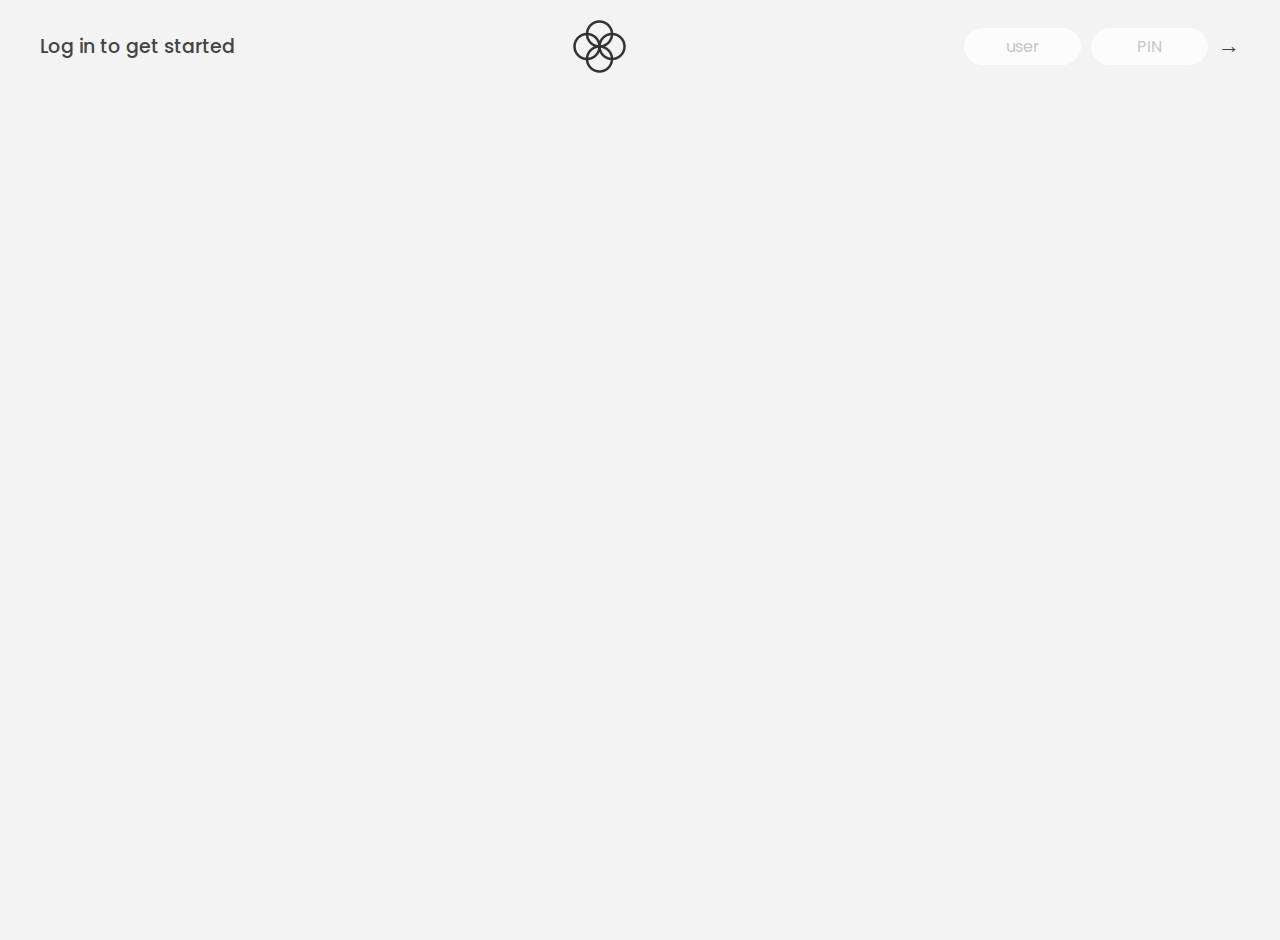
==== index.html @ ed8174bc "first commit" ====
<!DOCTYPE html>
<html lang="en">
  <head>
    <meta charset="UTF-8" />
    <meta http-equiv="X-UA-Compatible" content="IE=edge" />
    <meta name="viewport" content="width=device-width, initial-scale=1.0" />
    <link rel="stylesheet" href="./style.css" />
    <link rel="shortcut icon" href="./icon.png" type="image/x-icon" />
    <link
      href="https://fonts.googleapis.com/css?family=Poppins:400,500,600&amp;display=swap"
      rel="stylesheet"
    />
    <title>The Bankist</title>
  </head>
  <body>
    <nav>
      <p class="welcome">Log in to get started</p>
      <img src="./logo.png" class="logo" alt="logo" />
      <form class="login">
        <input
          type="text"
          class="login__input login__input--user"
          placeholder="user"
        />
        <input
          type="text"
          class="login__input login__input--pin"
          placeholder="PIN"
          maxlength="4"
        />
        <button class="login__btn">&rarr;</button>
      </form>
    </nav>
    <main class="app">
      <!-- BALANCE -->
      <div class="balance">
        <div>
          <p class="balance__label">Current balance</p>
          <p class="balance__date">
            As of
            <span class="date">05/03/2037</span>
          </p>
        </div>
        <p class="balance__value">0000€</p>
      </div>
      <!-- MOVEMENTS -->
      <div class="movements">
        <div class="movements__row">
          <div class="movements__type movements__type--deposit">2 deposit</div>
          <div class="movements__date">3 days ago</div>
          <div class="movements__value">4 000€</div>
        </div>
        <div class="movements__row">
          <div class="movements__type movements__type--withdrawal">
            1 withdrawal
          </div>
          <div class="movements__date">24/01/2037</div>
          <div class="movements__value">-378€</div>
        </div>
      </div>
      <!-- SUMMARY -->
      <div class="summary">
        <p class="summary__label">In</p>
        <p class="summary__value summary__value--in">0000€</p>
        <p class="summary__label">Out</p>
        <p class="summary__value summary__value--out">0000€</p>
        <p class="summary__label">Interest</p>
        <p class="summary__value summary__value--interest">0000€</p>
        <button class="btn--sort">&downarrow; SORT</button>
      </div>
      <!-- OPERATION: TRANSFERS -->
      <div class="operation operation--transfer">
        <h2>Transfer money</h2>
        <form class="form form--transfer">
          <input type="text" class="form__input form__input--to" />
          <input type="number" class="form__input form__input--amount" />
          <button class="form__btn form__btn--transfer">&rarr;</button>
          <label class="form__label">Transfer to</label>
          <label class="form__label">Amount</label>
        </form>
      </div>
      <!-- OPERATION: LOAN -->
      <div class="operation operation--loan">
        <h2>Request loan</h2>
        <form class="form form--loan">
          <input type="number" class="form__input form__input--loan-amount" />
          <button class="form__btn form__btn--loan">&rarr;</button>
          <label class="form__label form__label--loan">Amount</label>
        </form>
      </div>
      <!-- OPERATION: CLOSE -->
      <div class="operation operation--close">
        <h2>Close account</h2>
        <form class="form form--close">
          <input type="text" class="form__input form__input--user" />
          <input
            type="password"
            maxlength="6"
            class="form__input form__input--pin"
          />
          <button class="form__btn form__btn--close">&rarr;</button>
          <label class="form__label">Confirm user</label>
          <label class="form__label">Confirm PIN</label>
        </form>
      </div>
      <!-- LOGOUT TIMER -->
      <p class="logout-timer">
        You will be logged out in <span class="timer">05:00</span>
      </p>
    </main>
    <!-- <footer></footer> -->
    <script src="./script.js"></script>
  </body>
</html>
---- style.css ----
*{
    padding: 0;
    margin: 0;
}
html{
    font-size: 62.5%;
    box-sizing: border-box;
}
body{
    font-family: "Poppins", sans-serif;
    color: #444;
    background-color: #f3f3f3;
    height: 100vh;
    padding: 2rem;
}
/* Nav */
nav{
    display: flex;
    align-items: center;
    justify-content: space-between;
    padding: 0 2rem;
}
.login__input{
    border: none;
    padding: 0.5rem 2rem;
    font-size: 1.6rem;
    text-align: center;
    width: 7.5rem;
    border-radius: 10rem;
    margin-right: 1rem;
    border: 1px solid #fff;    
    font-family: inherit;
    transition: all 0.3s;
    opacity: 0.8;
}
.login__input:focus {
    outline: none;
    border: 1px solid #ccc;
}
.login__input::placeholder {
    color: #bbb;
}
.login__btn{
    border: none;
    background: none;
    font-size: 2.2rem;
    color: inherit;
    transition: all 0.3s;
    cursor: pointer;
}
.logo{
    height: 5.25rem;
}
.welcome{
    font-size: 1.9rem;
    font-weight: 500;
}
.login {
    display: flex;
}
/* -------------MAIN-------------*/
.app{
    position: relative;
    max-width: 100rem;
    margin: 4rem auto;
    display: grid;
    grid-template-columns: 4fr 3fr;
    grid-template-rows: auto repeat(3 15rem) auto;
    gap: 2rem;

    /* NOTE This creates the fade in/out anumation */
    transition: all 1s;
    opacity: 0;
}

/* BALANCE */
.balance{
    grid-column: 1/ span 2;
    display: flex;
    align-items: flex-end;
    justify-content: space-between;
    margin-bottom: 2rem;
}
.balance__label{
    font-size: 2.2rem;
    font-weight: 500;
    margin-bottom: -0.2rem;
}
.balance__date{
    font-size: 1.4rem;
    color: #888;
}
.balance__value{
    font-size: 4.5rem;
    font-weight: 400;
}

/* MOVEMENTS */
.movements{
    grid-row: 2/ span 3;
    background-color: #fff;
    border-radius: 1rem;
    -webkit-border-radius: 1rem;
    -moz-border-radius: 1rem;
    -ms-border-radius: 1rem;
    -o-border-radius: 1rem;
    overflow: scroll;
}
.movements__row{
    padding: 2.25rem 4rem;
    display: flex;
    justify-content: space-between;
    align-items: center;
    border-bottom: 1px solid #ccc;
}
.movements__type{
    font-size: 1.1rem;
    font-weight: 500;
    text-transform: uppercase;
    padding: 0.1rem 1rem;
    border-radius: 10rem;
    margin-right: 2rem;
    color: #fff;
}
.movements__date{
    font-weight: 500;
    color: #666;
    text-transform: uppercase;
    font-size: 1.1rem;
}
.movements__value{
    margin-left: auto;
    font-size: 1.7rem;
}
.movements__type--deposit{
    background-image: linear-gradient(to top left, #39b385, #9be15d);
}
.movements__type--withdrawal{
    background-image: linear-gradient(to top left, #e52a5a, #ff585f);
}

/* SUMMARY */
.summary{
    grid-row: 5/6;
    display: flex;
    align-items: baseline;
    padding: 0 0.3rem;
    margin-top: 1rem;
}
.summary__label{
    font-size: 1.2rem;
    font-weight: 500;
    text-transform: uppercase;
    margin-right: 0.8rem;
}
.summary__value{
    font-size: 2.2rem;
    margin-right: 2.5rem;
}
.summary__value--in, .summary__value--interest {
    color: #66c873;
}
.summary__value--out {
    color: #f5465d;
}
.btn--sort{
    border: none;
    cursor: pointer;
    background-color: none;
    margin-left: auto;
    font-size: 1.3rem;
}

/* OPERATION-same*/
.operation{
    border-radius: 1rem;
    color: #333;
    padding: 3rem 4rem;
}
h2{
    margin-bottom: 1.5rem;
    font-size: 1.7rem;
    font-weight: 600;
    color: #333;
}
.form{
    display: grid;
    grid-template-columns: 2.5fr 2.5fr 1fr;
    grid-template-rows: auto auto;
    gap: 0.4rem 1rem;
}
.form__input{
    width: 100%;
    border: none;
    background-color: rgba(255, 255, 255, 0.4);
    font-family: inherit;
    font-size: 1.5rem;
    border-radius: 0.7rem;
    text-align: center;
    color: #333;
    transition: all 0.3s;
    padding: 0.3rem 0rem;
}
.form__input:focus {
    outline: none;
    background-color: rgba(255, 255, 255, 0.6);
}
.form__label{
    text-align: center;
    font-size: 1.3rem;
}
.form__btn{
    border: none;
    background-color: #fff;
    cursor: pointer;
    font-size: 1.8rem;
    border-radius: 0.7rem;
    transition: all 0.3s;
}
/* OPERATION-Transfer */
.operation--transfer {
    background-image: linear-gradient(to top left, #ffb003, #ffcb03);
}
/* OPERATION-Loan */
.form.form--loan{
    grid-template-columns: 2.5fr 1fr 2.5fr;   
}
.form__label--loan {
    grid-row: 2;
}
.operation--loan{
    background-image: linear-gradient(to top left, #39b385, #9be15d);
}
/* OPERATION-Close */
.operation--close{
    background-image: linear-gradient(to top left, #e52a5a, #ff585f);
}

/* LOGOUT-TIMER */
.logout-timer{
    padding: 0 0.3rem;
    margin-top: 1.9rem;
    font-size: 1.25rem;
    text-align: right;
}
.timer{
    font-weight: 600;
}
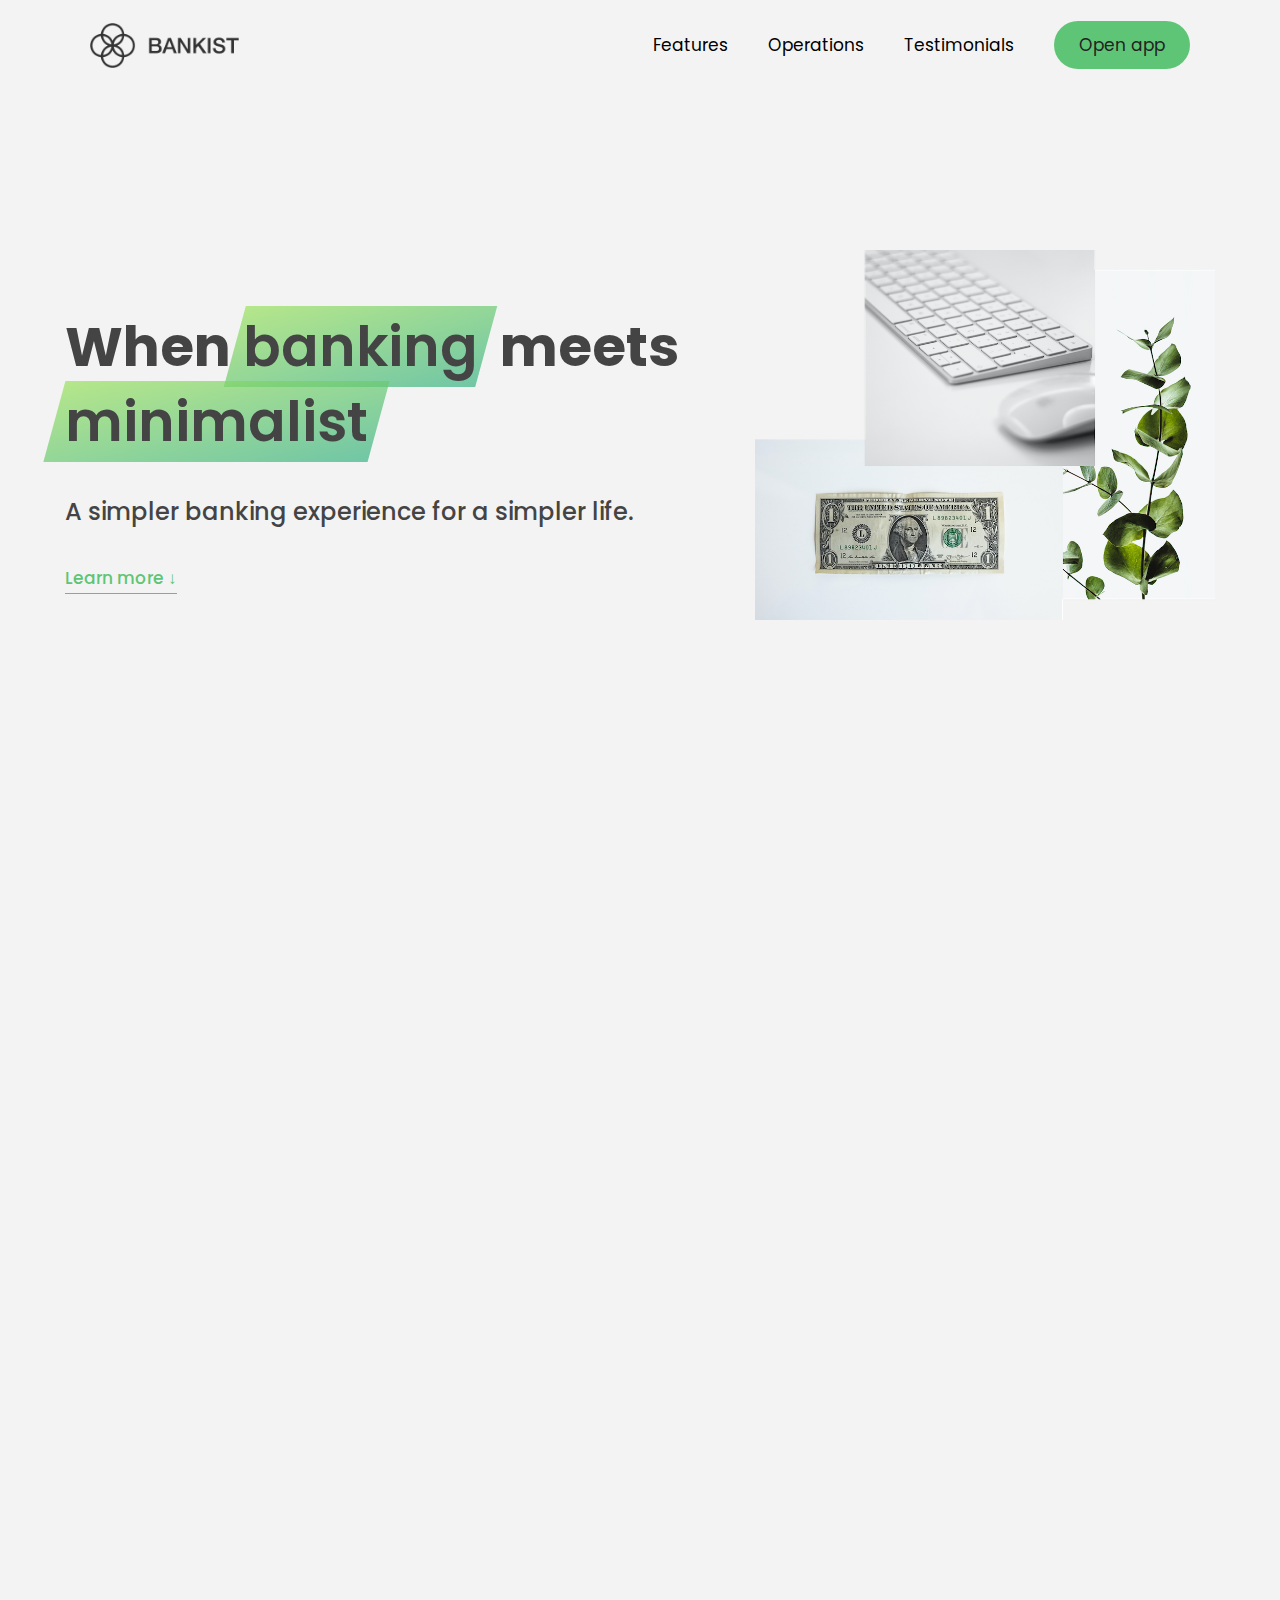
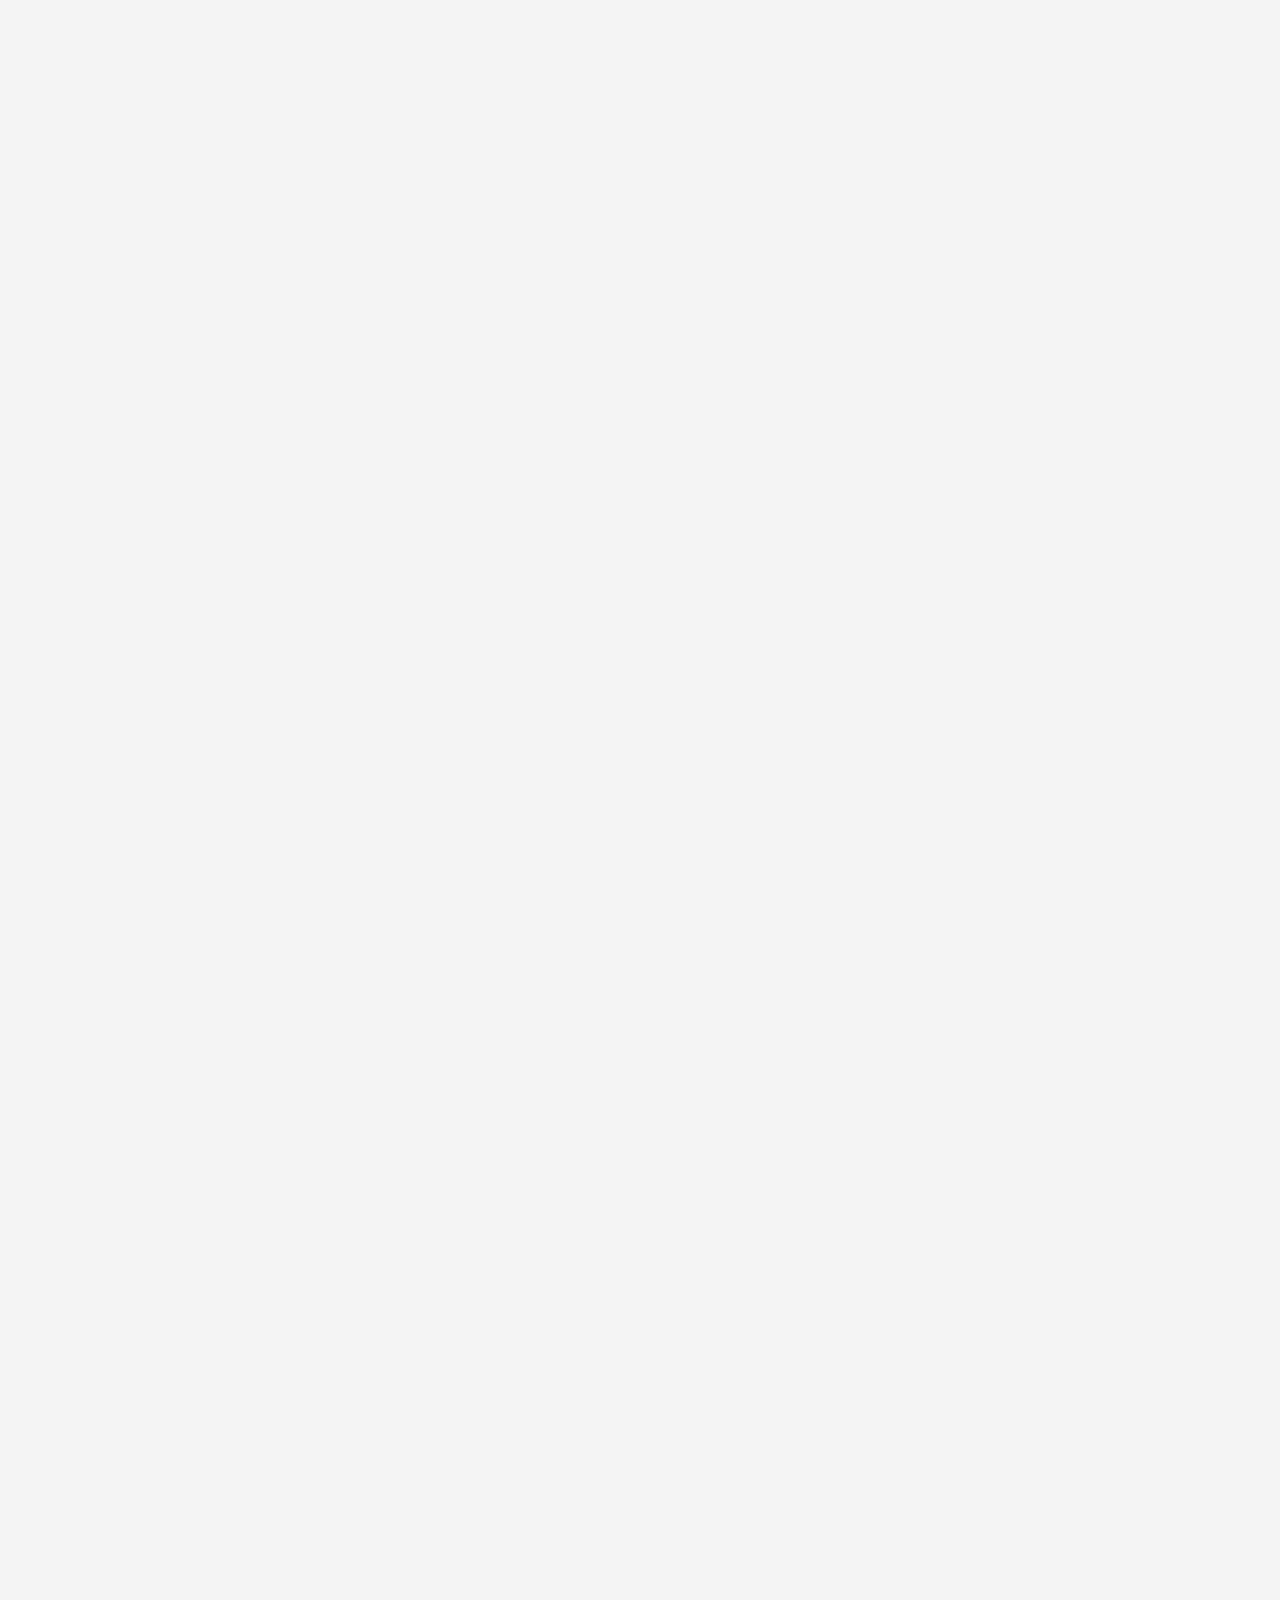
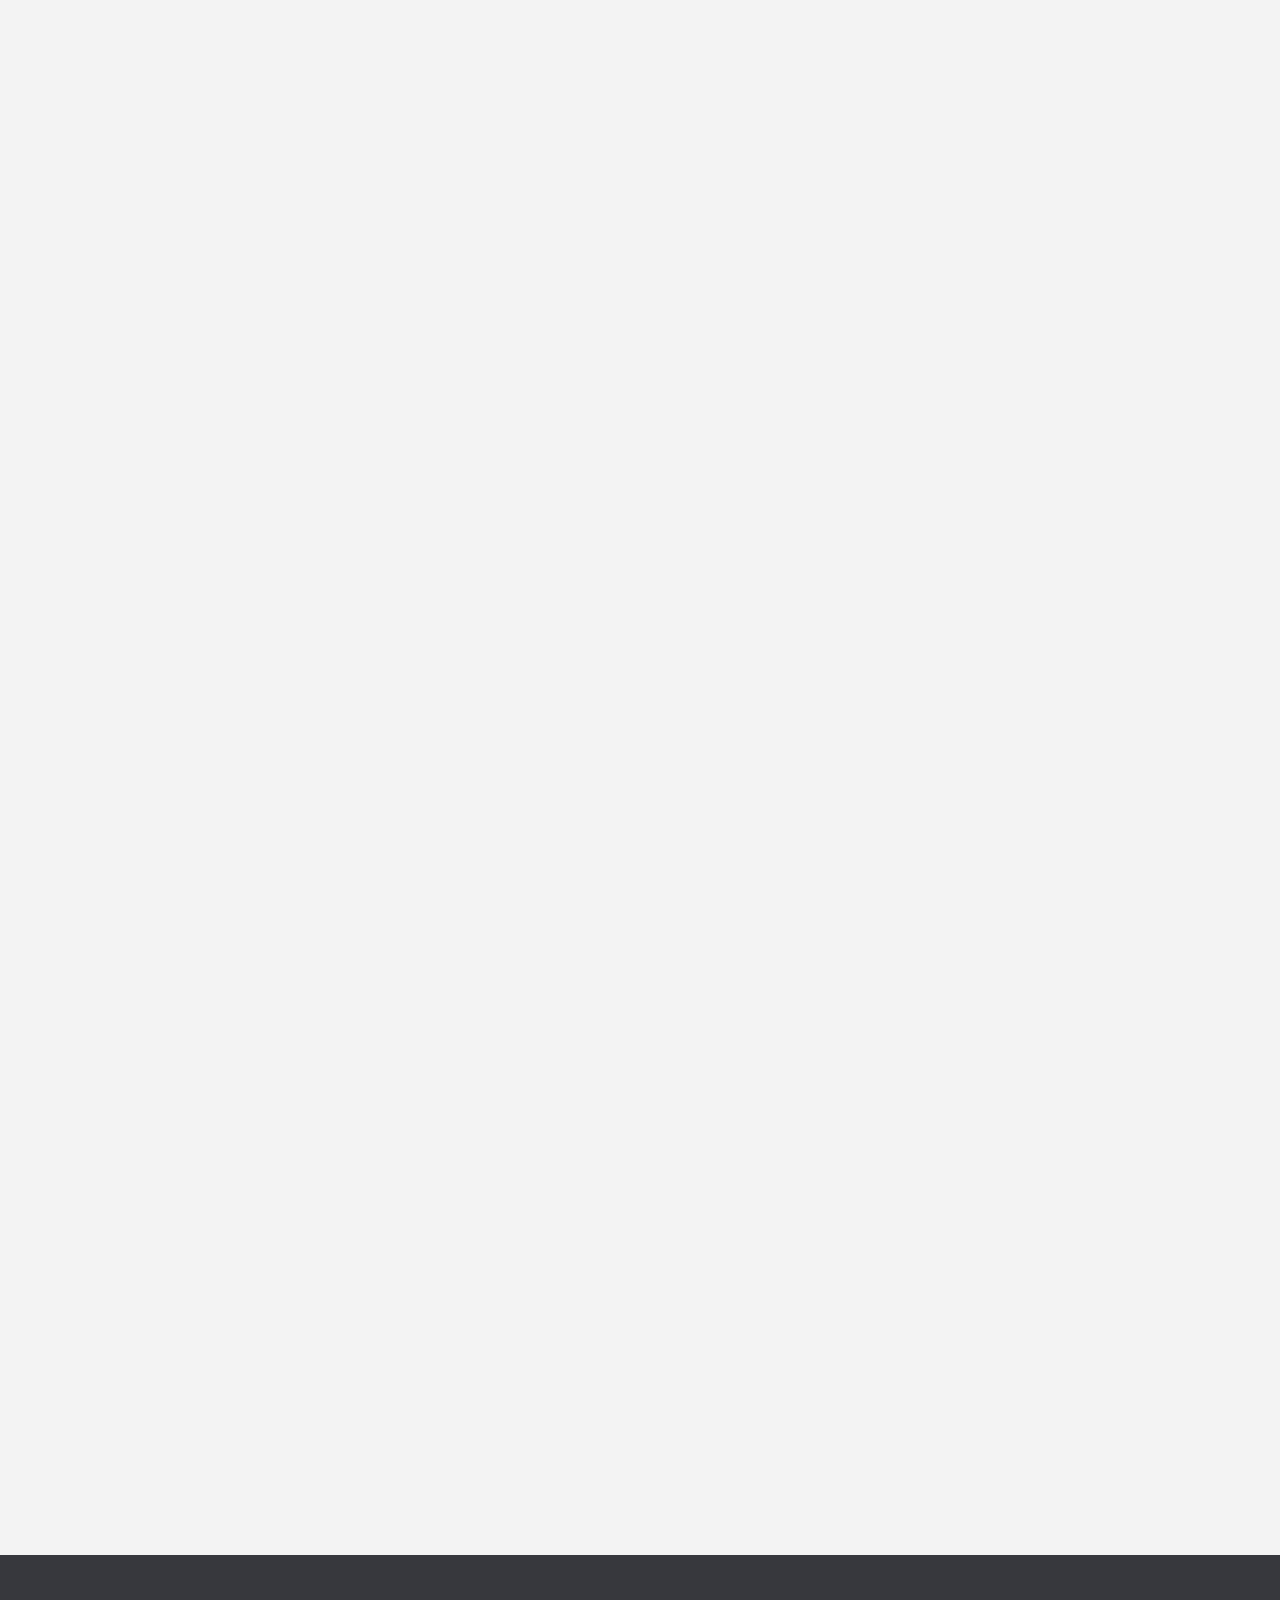
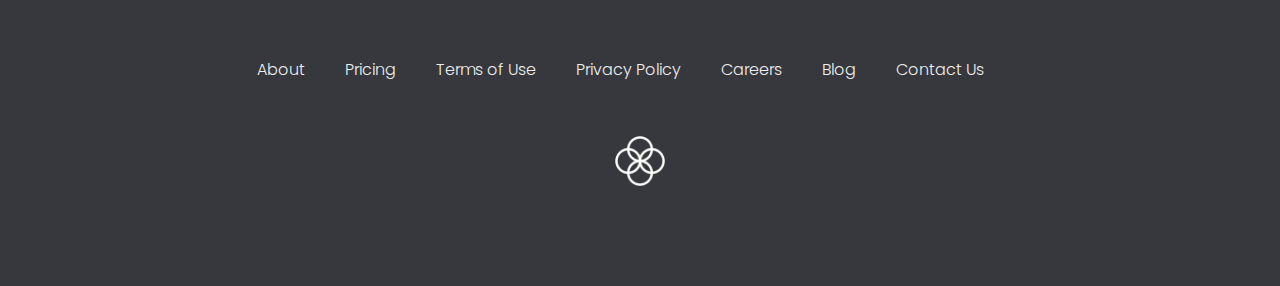
==== commit d25e2b4e: "add user interface" ====
--- a/index.html
+++ b/index.html
@@ -4,111 +4,338 @@
     <meta charset="UTF-8" />
     <meta http-equiv="X-UA-Compatible" content="IE=edge" />
     <meta name="viewport" content="width=device-width, initial-scale=1.0" />
-    <link rel="stylesheet" href="./style.css" />
-    <link rel="shortcut icon" href="./icon.png" type="image/x-icon" />
+    <title>Bankist Home</title>
+    <script defer src="./script.js"></script>
     <link
-      href="https://fonts.googleapis.com/css?family=Poppins:400,500,600&amp;display=swap"
+      rel="shortcut icon"
+      type="image/png"
+      href="./bankist-home/img/icon.png"
+    />
+    <link
+      href="https://fonts.googleapis.com/css?family=Poppins:300,400,500,600&display=swap"
       rel="stylesheet"
     />
-    <title>The Bankist</title>
+    <link rel="stylesheet" href="./bankist-home/style.css" />
   </head>
+
   <body>
-    <nav>
-      <p class="welcome">Log in to get started</p>
-      <img src="./logo.png" class="logo" alt="logo" />
-      <form class="login">
-        <input
-          type="text"
-          class="login__input login__input--user"
-          placeholder="user"
+    <header class="header">
+      <nav class="nav">
+        <img
+          src="/bankist-home/img/logo.png"
+          alt="Bankist logo"
+          class="nav__logo"
+          id="logo"
         />
-        <input
-          type="text"
-          class="login__input login__input--pin"
-          placeholder="PIN"
-          maxlength="4"
+        <ul class="nav__links">
+          <li class="nav__item">
+            <a class="nav__link" href="#section--1">Features</a>
+          </li>
+          <li class="nav__item">
+            <a class="nav__link" href="#section--2">Operations</a>
+          </li>
+          <li class="nav__item">
+            <a class="nav__link" href="#section--3">Testimonials</a>
+          </li>
+          <li class="nav__item">
+            <a href="#section--sign-up" class="nav__link nav__link--btn"
+              >Open app</a
+            >
+          </li>
+        </ul>
+      </nav>
+      <div class="header__title">
+        <h1>
+          When
+          <!-- Green hightlight effect -->
+          <span class="highlight">banking</span>
+          meets
+          <span class="highlight">minimalist</span>
+          <h4>A simpler banking experience for a simpler life.</h4>
+          <button class="btn--text btn--scroll-to">
+            Learn more &DownArrow;
+          </button>
+          <img
+            src="./bankist-home/img/hero.png"
+            class="header__img"
+            alt="Minimalist bank items"
+          />
+        </h1>
+      </div>
+    </header>
+    <section class="section" id="section--1">
+      <div class="section__title">
+        <h2 class="section__description">Features</h2>
+        <h3 class="section__header">
+          Everything you need in a modern bank and more.
+        </h3>
+      </div>
+
+      <div class="features">
+        <img
+          src="./bankist-home/img/digital-lazy.jpg"
+          data-src="./bankist-home/img/digital.jpg"
+          alt="Computer"
+          class="features__img lazy-img"
         />
-        <button class="login__btn">&rarr;</button>
-      </form>
-    </nav>
-    <main class="app">
-      <!-- BALANCE -->
-      <div class="balance">
-        <div>
-          <p class="balance__label">Current balance</p>
-          <p class="balance__date">
-            As of
-            <span class="date">05/03/2037</span>
-          </p>
-        </div>
-        <p class="balance__value">0000€</p>
-      </div>
-      <!-- MOVEMENTS -->
-      <div class="movements">
-        <div class="movements__row">
-          <div class="movements__type movements__type--deposit">2 deposit</div>
-          <div class="movements__date">3 days ago</div>
-          <div class="movements__value">4 000€</div>
-        </div>
-        <div class="movements__row">
-          <div class="movements__type movements__type--withdrawal">
-            1 withdrawal
-          </div>
-          <div class="movements__date">24/01/2037</div>
-          <div class="movements__value">-378€</div>
-        </div>
-      </div>
-      <!-- SUMMARY -->
-      <div class="summary">
-        <p class="summary__label">In</p>
-        <p class="summary__value summary__value--in">0000€</p>
-        <p class="summary__label">Out</p>
-        <p class="summary__value summary__value--out">0000€</p>
-        <p class="summary__label">Interest</p>
-        <p class="summary__value summary__value--interest">0000€</p>
-        <button class="btn--sort">&downarrow; SORT</button>
-      </div>
-      <!-- OPERATION: TRANSFERS -->
-      <div class="operation operation--transfer">
-        <h2>Transfer money</h2>
-        <form class="form form--transfer">
-          <input type="text" class="form__input form__input--to" />
-          <input type="number" class="form__input form__input--amount" />
-          <button class="form__btn form__btn--transfer">&rarr;</button>
-          <label class="form__label">Transfer to</label>
-          <label class="form__label">Amount</label>
-        </form>
-      </div>
-      <!-- OPERATION: LOAN -->
-      <div class="operation operation--loan">
-        <h2>Request loan</h2>
-        <form class="form form--loan">
-          <input type="number" class="form__input form__input--loan-amount" />
-          <button class="form__btn form__btn--loan">&rarr;</button>
-          <label class="form__label form__label--loan">Amount</label>
-        </form>
-      </div>
-      <!-- OPERATION: CLOSE -->
-      <div class="operation operation--close">
-        <h2>Close account</h2>
-        <form class="form form--close">
-          <input type="text" class="form__input form__input--user" />
-          <input
-            type="password"
-            maxlength="6"
-            class="form__input form__input--pin"
-          />
-          <button class="form__btn form__btn--close">&rarr;</button>
-          <label class="form__label">Confirm user</label>
-          <label class="form__label">Confirm PIN</label>
-        </form>
-      </div>
-      <!-- LOGOUT TIMER -->
-      <p class="logout-timer">
-        You will be logged out in <span class="timer">05:00</span>
-      </p>
-    </main>
-    <!-- <footer></footer> -->
-    <script src="./script.js"></script>
+        <div class="features__feature">
+          <div class="features__icon">
+            <svg>
+              <use xlink:href="./bankist-home/img/icons.svg#icon-monitor"></use>
+            </svg>
+          </div>
+          <h5 class="features__header">100% digital bank</h5>
+          <p>
+            Lorem ipsum dolor sit amet consectetur adipisicing elit. Unde alias
+            sint quos? Accusantium a fugiat porro reiciendis saepe quibusdam
+            debitis ducimus.
+          </p>
+        </div>
+
+        <div class="features__feature">
+          <div class="features__icon">
+            <svg>
+              <use
+                xlink:href="./bankist-home/img/icons.svg#icon-trending-up"
+              ></use>
+            </svg>
+          </div>
+          <h5 class="features__header">Watch your money grow</h5>
+          <p>
+            Nesciunt quos autem dolorum voluptates cum dolores dicta fuga
+            inventore ab? Nulla incidunt eius numquam sequi iste pariatur
+            quibusdam!
+          </p>
+        </div>
+        <img
+          src="./bankist-home/img/grow-lazy.jpg"
+          data-src="./bankist-home/img/grow.jpg"
+          alt="Plant"
+          class="features__img lazy-img"
+        />
+
+        <img
+          src="./bankist-home/img/card-lazy.jpg"
+          data-src="./bankist-home/img/card.jpg"
+          alt="Credit card"
+          class="features__img lazy-img"
+        />
+        <div class="features__feature">
+          <div class="features__icon">
+            <svg>
+              <use
+                xlink:href="./bankist-home/img/icons.svg#icon-credit-card"
+              ></use>
+            </svg>
+          </div>
+          <h5 class="features__header">Free debit card included</h5>
+          <p>
+            Quasi, fugit in cumque cupiditate reprehenderit debitis animi enim
+            eveniet consequatur odit quam quos possimus assumenda dicta fuga
+            inventore ab.
+          </p>
+        </div>
+      </div>
+    </section>
+    <section class="section" id="section--2">
+      <div class="section__title">
+        <h2 class="section__description">Operations</h2>
+        <h3 class="section__header">
+          Everything as simple as possible, but no simpler.
+        </h3>
+      </div>
+
+      <div class="operations">
+        <div class="operations__tab--container">
+          <button
+            class="btn operations__tab operations__tab--1 operations__tab--active"
+            data-tab="1"
+          >
+            <span>01</span>Instant Transfers
+          </button>
+          <button class="btn operations__tab operations__tab--2" data-tab="2">
+            <span>02</span>Instant Loans
+          </button>
+          <button class="btn operations__tab operations__tab--3" data-tab="3">
+            <span>03</span>Instant Closing
+          </button>
+        </div>
+        <div
+          class="operations__content operations__content--1 operations__content--active"
+        >
+          <div class="operations__icon operations__icon--1">
+            <svg>
+              <use xlink:href="./bankist-home/img/icons.svg#icon-upload"></use>
+            </svg>
+          </div>
+          <h5 class="operations__header">
+            Tranfser money to anyone, instantly! No fees, no BS.
+          </h5>
+          <p>
+            Lorem ipsum dolor sit amet, consectetur adipisicing elit, sed do
+            eiusmod tempor incididunt ut labore et dolore magna aliqua. Ut enim
+            ad minim veniam, quis nostrud exercitation ullamco laboris nisi ut
+            aliquip ex ea commodo consequat.
+          </p>
+        </div>
+
+        <div class="operations__content operations__content--2">
+          <div class="operations__icon operations__icon--2">
+            <svg>
+              <use xlink:href="./bankist-home/img/icons.svg#icon-home"></use>
+            </svg>
+          </div>
+          <h5 class="operations__header">
+            Buy a home or make your dreams come true, with instant loans.
+          </h5>
+          <p>
+            Duis aute irure dolor in reprehenderit in voluptate velit esse
+            cillum dolore eu fugiat nulla pariatur. Excepteur sint occaecat
+            cupidatat non proident, sunt in culpa qui officia deserunt mollit
+            anim id est laborum.
+          </p>
+        </div>
+        <div class="operations__content operations__content--3">
+          <div class="operations__icon operations__icon--3">
+            <svg>
+              <use xlink:href="./bankist-home/img/icons.svg#icon-user-x"></use>
+            </svg>
+          </div>
+          <h5 class="operations__header">
+            No longer need your account? No problem! Close it instantly.
+          </h5>
+          <p>
+            Excepteur sint occaecat cupidatat non proident, sunt in culpa qui
+            officia deserunt mollit anim id est laborum. Ut enim ad minim
+            veniam, quis nostrud exercitation ullamco laboris nisi ut aliquip ex
+            ea commodo consequat.
+          </p>
+        </div>
+      </div>
+    </section>
+    <section class="section" id="section--3">
+      <div class="section__title section__title--testimonials">
+        <h2 class="section__description">Not sure yet?</h2>
+        <h3 class="section__header">
+          Millions of Bankists are already making their lifes simpler.
+        </h3>
+      </div>
+
+      <div class="slider">
+        <div class="slide slide--1">
+          <div class="testimonial">
+            <h5 class="testimonial__header">Best financial decision ever!</h5>
+            <blockquote class="testimonial__text">
+              Lorem ipsum dolor sit, amet consectetur adipisicing elit.
+              Accusantium quas quisquam non? Quas voluptate nulla minima
+              deleniti optio ullam nesciunt, numquam corporis et asperiores
+              laboriosam sunt, praesentium suscipit blanditiis. Necessitatibus
+              id alias reiciendis, perferendis facere pariatur dolore veniam
+              autem esse non voluptatem saepe provident nihil molestiae.
+            </blockquote>
+            <address class="testimonial__author">
+              <img
+                src="./bankist-home/img/user-1.jpg"
+                alt=""
+                class="testimonial__photo"
+              />
+              <h6 class="testimonial__name">Aarav Lynn</h6>
+              <p class="testimonial__location">San Francisco, USA</p>
+            </address>
+          </div>
+        </div>
+
+        <div class="slide slide--2">
+          <div class="testimonial">
+            <h5 class="testimonial__header">
+              The last step to becoming a complete minimalist
+            </h5>
+            <blockquote class="testimonial__text">
+              Quisquam itaque deserunt ullam, quia ea repellendus provident,
+              ducimus neque ipsam modi voluptatibus doloremque, corrupti
+              laborum. Incidunt numquam perferendis veritatis neque repellendus.
+              Lorem, ipsum dolor sit amet consectetur adipisicing elit. Illo
+              deserunt exercitationem deleniti.
+            </blockquote>
+            <address class="testimonial__author">
+              <img
+                src="./bankist-home/img/user-2.jpg"
+                alt=""
+                class="testimonial__photo"
+              />
+              <h6 class="testimonial__name">Miyah Miles</h6>
+              <p class="testimonial__location">London, UK</p>
+            </address>
+          </div>
+        </div>
+
+        <div class="slide slide--3">
+          <div class="testimonial">
+            <h5 class="testimonial__header">
+              Finally free from old-school banks
+            </h5>
+            <blockquote class="testimonial__text">
+              Debitis, nihil sit minus suscipit magni aperiam vel tenetur
+              incidunt commodi architecto numquam omnis nulla autem,
+              necessitatibus blanditiis modi similique quidem. Odio aliquam
+              culpa dicta beatae quod maiores ipsa minus consequatur error sunt,
+              deleniti saepe aliquid quos inventore sequi. Necessitatibus id
+              alias reiciendis, perferendis facere.
+            </blockquote>
+            <address class="testimonial__author">
+              <img
+                src="./bankist-home/img/user-3.jpg"
+                alt=""
+                class="testimonial__photo"
+              />
+              <h6 class="testimonial__name">Francisco Gomes</h6>
+              <p class="testimonial__location">Lisbon, Portugal</p>
+            </address>
+          </div>
+        </div>
+        <button class="slider__btn slider__btn--left">&larr;</button>
+        <button class="slider__btn slider__btn--right">&rarr;</button>
+        <div class="dots"></div>
+      </div>
+    </section>
+    <section class="section" id="section--sign-up">
+      <div class="section__title">
+        <h3 class="section__header">
+          The best day to join Bankist was one year ago. The second best is
+          today!
+        </h3>
+      </div>
+      <button class="btn open__app--btn">
+        <a target="_blank" href="./bankist-app/bankist-app.html"
+          >Open bankist app now !</a
+        >
+      </button>
+    </section>
+    <footer class="footer">
+      <ul class="footer__nav">
+        <li class="footer__item">
+          <a class="footer__link" href="#">About</a>
+        </li>
+        <li class="footer__item">
+          <a class="footer__link" href="#">Pricing</a>
+        </li>
+        <li class="footer__item">
+          <a class="footer__link" href="#">Terms of Use</a>
+        </li>
+        <li class="footer__item">
+          <a class="footer__link" href="#">Privacy Policy</a>
+        </li>
+        <li class="footer__item">
+          <a class="footer__link" href="#">Careers</a>
+        </li>
+        <li class="footer__item">
+          <a class="footer__link" href="#">Blog</a>
+        </li>
+        <li class="footer__item">
+          <a class="footer__link" href="#">Contact Us</a>
+        </li>
+      </ul>
+      <img src="./bankist-home/img/icon.png" alt="Logo" class="footer__logo" />
+    </footer>
   </body>
 </html>
--- a/bankist-home/style.css
+++ b/bankist-home/style.css
@@ -0,0 +1,757 @@
+* {
+    box-sizing: border-box;
+    padding: 0;
+    margin: 0;
+}
+
+:root {
+    --color-primary: #5ec576;
+    --color-secondary: #ffcb03;
+    --color-tertiary: #ff585f;
+    --color-primary-darker: #4bbb7d;
+    --color-secondary-darker: #ffbb00;
+    --color-tertiary-darker: #fd424b;
+    --color-primary-opacity: #5ec5763a;
+    --color-secondary-opacity: #ffcd0331;
+    --color-tertiary-opacity: #ff58602d;
+    --gradient-primary: linear-gradient(to top left, #39b385, #9be15d);
+    --gradient-secondary: linear-gradient(to top left, #ffb003, #ffcb03);
+}
+
+html {
+    font-size: 62.5%;
+}
+
+body {
+    background-color: #f3f3f3;
+    font-family: 'Poppins', sans-serif;
+    line-height: 1.9;
+    font-weight: 300;
+    color: #444;
+}
+
+p {
+    color: #666;
+}
+
+button:focus {
+    outline: none;
+}
+
+img {
+    transition: filter 0.5s;
+}
+
+.header {
+    padding: 0 3rem;
+    height: 100vh;
+    display: flex;
+    flex-direction: column;
+    align-items: center;
+}
+
+.nav {
+    display: flex;
+    justify-content: space-between;
+    align-items: center;
+    padding: 0 60px;
+    width: 100%;
+    height: 9rem;
+    z-index: 100;
+}
+
+.nav__logo {
+    height: 45px;
+}
+
+.nav__links {
+    display: flex;
+    align-items: center;
+    list-style: none;
+}
+
+.nav__item {
+    margin-left: 4rem;
+}
+
+.nav__link:visited,
+.nav__link:link {
+    text-decoration: none;
+    font-size: 1.7rem;
+    color: #000;
+    font-weight: 400;
+    transition: all 0.3s;
+    display: block;
+}
+
+.nav__link--btn:visited,
+.nav__link--btn:link {
+    padding: 0.8rem 2.5rem;
+    border-radius: 3rem;
+    background-color: var(--color-primary);
+    color: #222;
+}
+
+/*  */
+img {
+    transition: filter 0.5s;
+}
+
+.header__title {
+    flex: 1;
+    max-width: 115rem;
+    display: grid;
+    grid-template-columns: 3fr 2fr;
+    row-gap: 3rem;
+    align-content: center;
+    justify-content: center;
+    align-items: start;
+    justify-items: start;
+}
+
+.header__img {
+    width: 100%;
+    grid-column: 2 / 3;
+    grid-row: 1 / span 4;
+    transform: translateY(-6rem);
+}
+
+h1 {
+    font-size: 5.5rem;
+    line-height: 1.35;
+}
+
+.highlight {
+    position: relative;
+}
+
+.highlight::after {
+    display: block;
+    content: '';
+    position: absolute;
+    bottom: 0;
+    left: 0;
+    height: 100%;
+    width: 100%;
+    z-index: -1;
+    opacity: 0.7;
+    transform: scale(1.07, 1.05) skewX(-15deg);
+    background-image: var(--gradient-primary);
+}
+
+h4 {
+    font-size: 2.4rem;
+    font-weight: 500;
+}
+
+.btn--text {
+    display: inline-block;
+    border: none;
+    font-family: inherit;
+    font-weight: 500;
+    font-size: 1.7rem;
+    color: var(--color-primary);
+    border-bottom: 1px solid currentColor;
+    padding-bottom: 2px;
+    cursor: pointer;
+    transition: all 0.3s;
+    background-color: #f3f3f3;
+
+}
+
+.section {
+    border-top: 1px solid #ddd;
+    padding: 15rem 3rem;
+    transition: transform 1s, opacity 1s;
+}
+
+.section__title {
+    max-width: 80rem;
+    margin: 0 auto 8rem auto;
+}
+
+.section__description {
+    font-size: 1.8rem;
+    color: var(--color-primary);
+    margin-bottom: 10px;
+}
+
+.section__header {
+    font-size: 4rem;
+    line-height: 1.3;
+    font-weight: 500;
+}
+
+.section--hidden {
+    opacity: 0;
+    transform: translateY(8rem);
+}
+
+/* features */
+.features {
+    display: grid;
+    grid-template-columns: 1fr 1fr;
+    gap: 4rem;
+    margin: 0 12rem;
+}
+
+.features__img {
+    width: 100%;
+}
+
+.lazy-img {
+    filter: blur(20px);
+}
+
+.features__feature {
+    width: 70%;
+    align-self: center;
+    justify-self: center;
+    font-size: 1.5rem;
+}
+
+.features__icon {
+    display: flex;
+    height: 5.5rem;
+    width: 5.5rem;
+    background-color: var(--color-primary-opacity);
+    border-radius: 50%;
+    margin-bottom: 2rem;
+    justify-content: center;
+    align-items: center;
+}
+
+svg {
+    height: 2.5rem;
+    width: 2.5rem;
+    fill: var(--color-primary);
+}
+
+.features__header {
+    font-size: 2rem;
+    margin-bottom: 1rem;
+}
+
+/* operations */
+.operations {
+    max-width: 100rem;
+    margin: 12rem auto 0 auto;
+    background-color: #fff;
+}
+
+.operations__tab--container {
+    display: flex;
+    justify-content: center;
+}
+
+.operations__tab {
+    margin-right: 2.5rem;
+    transform: translateY(-50%);
+}
+
+.btn {
+    display: inline-block;
+    font-size: 1.6rem;
+    padding: 1.25rem 4.5rem;
+    border-radius: 10rem;
+    cursor: pointer;
+    border: none;
+    transition: all 0.3s;
+    font-family: inherit;
+    font-weight: 500;
+}
+
+.operations__tab--active {
+    transform: translateY(-66%);
+}
+
+.operations__tab--1 {
+    background-color: var(--color-secondary);
+}
+
+.operations__tab--2 {
+    background-color: var(--color-primary);
+}
+
+.operations__tab--3 {
+    background-color: var(--color-tertiary);
+}
+
+span {
+    margin-right: 10px;
+    font-weight: 600;
+}
+
+.operations__content {
+    display: none;
+    width: 100%;
+    padding: 25px 70px 65px;
+    font-size: 1.7rem;
+}
+
+.operations__content p {
+    grid-column: 2;
+}
+
+.operations__icon {
+    display: flex;
+    height: 7rem;
+    width: 7rem;
+    justify-content: center;
+    align-items: center;
+    border-radius: 50%;
+    -webkit-border-radius: 50%;
+    -moz-border-radius: 50%;
+    -ms-border-radius: 50%;
+    -o-border-radius: 50%;
+    row-gap: 0.5rem;
+}
+
+.operations__icon--1 {
+    background-color: var(--color-secondary-opacity);
+}
+
+.operations__icon--2 {
+    background-color: var(--color-primary-opacity);
+}
+
+.operations__icon--3 {
+    background-color: var(--color-tertiary-opacity);
+}
+
+.operations__icon--1 svg {
+    fill: var(--color-secondary-darker);
+}
+
+.operations__icon--2 svg {
+    fill: var(--color-primary);
+}
+
+.operations__icon--3 svg {
+    fill: var(--color-tertiary);
+}
+
+.operations__content--active {
+    display: grid;
+    grid-template-columns: 7rem 1fr;
+    column-gap: 3rem;
+}
+
+.operations__header {
+    font-size: 2.25rem;
+    font-weight: 500;
+    align-self: center;
+}
+
+/* Slider */
+.section__title--testimonials {
+    margin-bottom: 4rem;
+}
+
+.slider {
+    position: relative;
+    max-width: 100rem;
+    height: 50rem;
+    margin: 0 auto;
+    overflow: hidden;
+}
+
+.slide {
+    position: absolute;
+    top: 0;
+    width: 100%;
+    height: 50rem;
+    display: flex;
+    align-items: center;
+    justify-content: center;
+
+    /* THIS creates the animation! */
+    transition: transform 1s;
+}
+
+.slide>img {
+    /* Only for images that have different size than slide */
+    width: 100%;
+    height: 100%;
+    object-fit: cover;
+}
+
+.slider__btn {
+    position: absolute;
+    top: 50%;
+    height: 5.5rem;
+    width: 5.5rem;
+    font-size: 3.25rem;
+    border: none;
+    border-radius: 50%;
+    z-index: 10;
+    background: rgba(255, 255, 255, 0.7);
+    cursor: pointer;
+}
+
+.slider__btn--left {
+    left: 6%;
+    transform: translate(50% 50%);
+}
+
+.slider__btn--right {
+    right: 6%;
+    transform: translate(50% 50%);
+}
+
+.dots {
+    position: absolute;
+    bottom: 5%;
+    left: 50%;
+    transform: translateX(-50%);
+    display: flex;
+}
+
+.dots__dot {
+    border: none;
+    background-color: #b9b9b9;
+    opacity: 0.7;
+    height: 1rem;
+    width: 1rem;
+    border-radius: 50%;
+    margin-right: 1.75rem;
+    cursor: pointer;
+    transition: all 0.5s;
+
+    /* Only necessary when overlying images */
+    /* box-shadow: 0 0.6rem 1.5rem rgba(0, 0, 0, 0.7); */
+}
+
+.dots__dot:last-child {
+    margin: 0;
+}
+
+.dots__dot--active {
+    /* background-color: #fff; */
+    background-color: #888;
+    opacity: 1;
+}
+
+.testimonial {
+    width: 65%;
+    position: relative;
+}
+
+.testimonial::before {
+    position: absolute;
+    content: '\201C';
+    top: -5.7rem;
+    left: -6.8rem;
+    font-size: 20rem;
+    font-family: inherit;
+    color: var(--color-primary);
+    line-height: 1;
+    z-index: -1;
+}
+
+.testimonial__header {
+    font-size: 2.25rem;
+    margin-bottom: 1.5rem;
+    font-weight: 500;
+}
+
+.testimonial__text {
+    font-size: 1.7rem;
+    margin-bottom: 35px;
+}
+
+.testimonial__author {
+    display: grid;
+    grid-template-columns: 6.5rem 1fr;
+    font-style: normal;
+    column-gap: 2rem;
+    margin-left: 3rem;
+}
+
+.testimonial__photo {
+    width: 6.5rem;
+    border-radius: 50%;
+    grid-row: 1/ span 2;
+}
+
+.testimonial__name {
+    font-size: 1.7rem;
+    font-weight: 500;
+    align-self: end;
+}
+
+.testimonial__location {
+    font-size: 1.5rem;
+}
+
+.open__app--btn {
+    background-color: var(--color-primary);
+    display: block;
+    margin: 0 auto;
+}
+
+.open__app--btn a {
+    text-decoration: none;
+    color: #000;
+}
+
+/* footer */
+footer {
+    background-color: #37383d;
+    padding: 10rem 3rem;
+}
+
+.footer__nav {
+    display: flex;
+    justify-content: center;
+    list-style: none;
+    margin-bottom: 5rem;
+}
+
+.footer__nav li {
+    margin-right: 4rem;
+}
+
+.footer__nav li>a {
+    text-decoration: none;
+    font-size: 1.6rem;
+    color: #eee;
+}
+
+.footer__logo {
+    margin-bottom: 5rem;
+    height: 5rem;
+    margin: 0 auto;
+    display: block;
+}
+
+
+/* modal */
+.modal {
+    position: fixed;
+    top: 50%;
+    left: 50%;
+    transform: translate(-50%, -50%);
+    max-width: 60rem;
+    background-color: #f3f3f3;
+    padding: 5rem 6rem;
+    box-shadow: 0 4rem 6rem rgba(0, 0, 0, 0.3);
+    z-index: 1000;
+    transition: all 0.5s;
+}
+
+.overlay {
+    position: fixed;
+    top: 0;
+    left: 0;
+    width: 100%;
+    height: 100%;
+    background-color: rgba(0, 0, 0, 0.5);
+    backdrop-filter: blur(4px);
+    z-index: 100;
+    transition: all 0.5s;
+}
+
+.modal__header {
+    font-size: 3.25rem;
+    margin-bottom: 4.5rem;
+    line-height: 1.5;
+}
+
+.modal__form {
+    margin: 0 3rem;
+    display: grid;
+    grid-template-columns: 1fr 2fr;
+    align-items: center;
+    gap: 2.5rem;
+}
+
+.modal__form label {
+    font-size: 1.7rem;
+    font-weight: 500;
+}
+
+.modal__form input {
+    font-size: 1.7rem;
+    padding: 1rem 1.5rem;
+    border: 1px solid #ddd;
+    border-radius: 0.5rem;
+}
+
+.modal__form button {
+    grid-column: 1 / span 2;
+    justify-self: center;
+    margin-top: 1rem;
+}
+
+.btn--close-modal {
+    font-family: inherit;
+    color: inherit;
+    position: absolute;
+    top: 0.5rem;
+    right: 2rem;
+    font-size: 4rem;
+    cursor: pointer;
+    border: none;
+    background: none;
+}
+
+.hidden {
+    visibility: hidden;
+    opacity: 0;
+}
+
+.sticky {
+    position: fixed;
+    background-color: rgba(255, 255, 255, 0.9);
+}
+
+@media only screen and (max-width:800px) {
+
+    /* For tablets: */
+    .nav {
+        width: 100%;
+        height: 6rem;
+        padding: 0;
+        margin: 0;
+        font-size: 1rem;
+    }
+    .nav__logo{
+        height: 35px;
+        margin-left: 10px;
+    }
+    .nav__item {
+        margin-left: 2.5rem;
+    }
+    .nav__item .nav__link--btn{
+        padding: 0.5rem 0.6rem;
+        border-radius: 5px;
+        -webkit-border-radius: 5px;
+        -moz-border-radius: 5px;
+        -ms-border-radius: 5px;
+        -o-border-radius: 5px;
+}
+    .header{
+        height: 55vh;
+    }
+    .header__title{
+        row-gap: 1.5rem;
+    }
+    .header__title h1{
+        font-size: 4rem;
+    }
+    .header__title h4{
+        font-size: 1.7rem;
+    }
+    .btn--text{
+        font-size: 1.2rem;
+    }
+
+    .section{
+        padding: 5rem 3rem;
+    }
+    .section__description{
+        font-size: 1.5rem;
+    }
+    .section__header{
+        font-size: 2.9rem;
+    }
+    .features{
+        margin: 0;
+        gap: 2rem;
+    }
+    .features__feature{
+        width: 100%;
+    }
+    .features__icon{
+        height: 4rem;
+        width: 4rem;
+    }
+    .features__header{
+        font-size: 1.7rem;
+    }
+    .features__header p{
+        font-size: 1.2rem;
+    }
+    .btn{
+        font-size: 1.2rem;
+    }
+    .operations__content{
+        font-size: 1.5rem;
+        padding: 15px 50px 55px;
+    }
+    .operations__tab{
+        margin-right: 1rem;
+    }
+    .operations__content--active {
+        column-gap: 0;
+    }
+    .operations__icon{
+        height: 4rem;
+        width: 4rem;
+    }
+    .operations__header{
+        font-size: 2rem;
+    }
+    .slider,.slide{
+        height: 40rem;
+    }
+    
+    .testimonial {
+        width: 80%;
+    }
+    .testimonial::before{
+        top: -3.7rem;
+        left: -4.8rem;
+        font-size: 15rem   
+    }
+    .testimonial__header {
+        font-size: 2rem;
+    }
+    .testimonial__text {
+        font-size: 1.5rem;
+    }
+    .testimonial__name{
+        font-size: 1.4rem;
+    }
+    .testimonial__location{
+        font-size: 1.2rem;
+    }
+    .dots{
+        bottom: 0;
+    }
+    .slider__btn{
+        top: 35%;
+        height: 4rem;
+        width: 4rem;
+        font-size: 3.25rem;
+    }
+    .slider__btn--left{
+        left: 1%;
+    }
+    .slider__btn--right{
+        right: 1%;
+    }
+    footer{
+        padding: 4rem 1rem;
+    }
+    .footer__nav{
+        margin-bottom: 3rem;
+    }
+    .footer__nav li {
+        margin-right: 2rem;
+    }
+    .footer__logo{
+        height: 4rem;
+    }
+}
+
+@media only screen and (max-width:500px) {
+
+    /* For mobile phones: */
+    .menu,
+    .main,
+    .right {
+        width: 100%;
+    }
+}